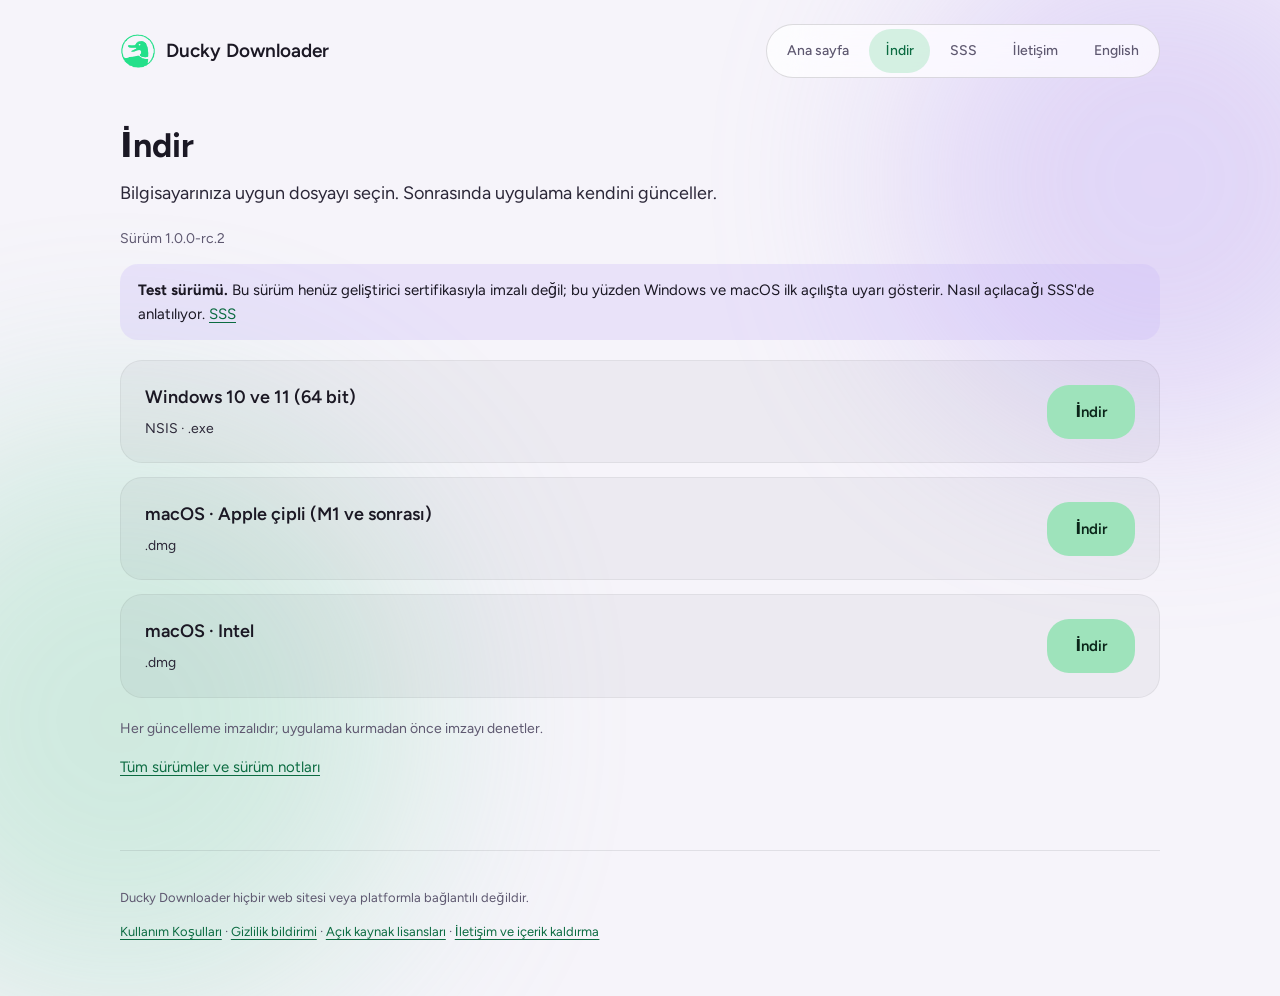
==== tr/download.html @ c1512281 "Update website" ====
<!doctype html>
<html lang="tr" data-theme="light">
<head>
<meta charset="utf-8">
<meta name="viewport" content="width=device-width, initial-scale=1">
<title>İndir · Ducky Downloader</title>
<meta name="description" content="Bağlantıyı yapıştırın, İndir'e basın. Ducky Downloader birçok siteden video ve sesi seçtiğiniz kalite ve biçimde bilgisayarınıza kaydeder.">
<meta http-equiv="Content-Security-Policy" content="default-src 'self'; img-src 'self'; style-src 'self'; font-src 'self'; script-src 'self'; base-uri 'none'; form-action 'none'">
<meta name="referrer" content="no-referrer">
<link rel="icon" href="../assets/logo.png">
<link rel="stylesheet" href="../assets/site.css">
<script src="../assets/theme.js"></script>
</head>
<body>
<a class="skip" href="#main">İçeriğe geç</a>
<div class="glow glow-lilac" aria-hidden="true"></div>
<div class="glow glow-mint" aria-hidden="true"></div>
<header class="header">
<a class="brand" href="index.html"><img src="../assets/logo.png" alt="" width="36" height="36"><span>Ducky Downloader</span></a>
<nav class="nav" aria-label="Ana sayfa"><a href="index.html">Ana sayfa</a><a href="download.html" aria-current="page">İndir</a><a href="faq.html">SSS</a><a href="contact.html">İletişim</a><a href="../en/download.html" lang="en" hreflang="en">English</a></nav>
</header>
<main id="main" class="main">
<h1>İndir</h1>
<p class="lead">Bilgisayarınıza uygun dosyayı seçin. Sonrasında uygulama kendini günceller.</p>
<p class="muted">Sürüm 1.0.0-rc.2</p>
<div class="notice" role="note"><strong>Test sürümü.</strong> Bu sürüm henüz geliştirici sertifikasıyla imzalı değil; bu yüzden Windows ve macOS ilk açılışta uyarı gösterir. Nasıl açılacağı SSS'de anlatılıyor. <a href="faq.html">SSS</a></div>
<ul class="downloads">
<li class="card download"><div><h2>Windows 10 ve 11 (64 bit)</h2><p class="muted">NSIS · .exe</p></div><a class="button primary" href="https://github.com/kindasadduck/ducky-downloader/releases/download/v1.0.0-rc.2/Ducky.Downloader_1.0.0-rc.2_x64-setup-unsigned.exe">İndir</a></li>
<li class="card download"><div><h2>macOS · Apple çipli (M1 ve sonrası)</h2><p class="muted">.dmg</p></div><a class="button primary" href="https://github.com/kindasadduck/ducky-downloader/releases/download/v1.0.0-rc.2/Ducky.Downloader_1.0.0-rc.2_aarch64-unsigned.dmg">İndir</a></li>
<li class="card download"><div><h2>macOS · Intel</h2><p class="muted">.dmg</p></div><a class="button primary" href="https://github.com/kindasadduck/ducky-downloader/releases/download/v1.0.0-rc.2/Ducky.Downloader_1.0.0-rc.2_x64-unsigned.dmg">İndir</a></li>
</ul>
<p class="muted">Her güncelleme imzalıdır; uygulama kurmadan önce imzayı denetler.</p>
<p><a href="https://github.com/kindasadduck/ducky-downloader/releases">Tüm sürümler ve sürüm notları</a></p>
</main>
<footer class="footer">
<p>Ducky Downloader hiçbir web sitesi veya platformla bağlantılı değildir.</p>
<p><a href="terms.html">Kullanım Koşulları</a> · <a href="privacy.html">Gizlilik bildirimi</a> · <a href="licenses.html">Açık kaynak lisansları</a> · <a href="contact.html">İletişim ve içerik kaldırma</a></p>
</footer>
</body>
</html>
---- assets/site.css ----
@font-face{font-family:'Figtree';font-style:normal;font-weight:400;font-display:swap;src:url(fonts/figtree-400.woff2) format('woff2')}
@font-face{font-family:'Figtree';font-style:normal;font-weight:500;font-display:swap;src:url(fonts/figtree-500.woff2) format('woff2')}
@font-face{font-family:'Figtree';font-style:normal;font-weight:600;font-display:swap;src:url(fonts/figtree-600.woff2) format('woff2')}
@font-face{font-family:'Figtree';font-style:normal;font-weight:700;font-display:swap;src:url(fonts/figtree-700.woff2) format('woff2')}
/*
 * Design tokens (Master Prompt section 10.2). The only source of colors.
 * Default theme is `system`: ThemeProvider resolves it and sets data-theme.
 */

:root[data-theme='dark'] {
  color-scheme: dark;
  --ground: #100f18;
  --text: #f2f0f9;
  --text-2: #e4e1ee;
  --muted: #b2aec0;
  --placeholder: #a19db1;
  --mint: #9ee3bb;
  --mint-hover: #beebcf;
  --lilac: #cbb8f7;
  --ink-on-mint: #0b2519;
  --ink-on-lilac: #251a3a;
  --danger: #f8a4a1;
  --warn: #eccd8c;
  --glow-lilac: #baa0f3;
  --glow-mint: #7ad4a5;
  --surface-1: rgba(255, 255, 255, 0.05);
  --surface-2: rgba(255, 255, 255, 0.06);
  --surface-3: rgba(255, 255, 255, 0.09);
  --border-1: rgba(255, 255, 255, 0.05);
  --border-2: rgba(255, 255, 255, 0.08);
  --border-3: rgba(255, 255, 255, 0.16);
  --track: rgba(255, 255, 255, 0.1);
  --mint-tint: rgba(158, 227, 187, 0.09);
  --mint-border: rgba(158, 227, 187, 0.34);
  --mint-chip: rgba(158, 227, 187, 0.14);
  --mint-active: rgba(158, 227, 187, 0.2);
  --lilac-tint: rgba(203, 184, 247, 0.14);
  --popover-bg: rgba(40, 38, 54, 0.66);
  --overlay-bg: rgba(16, 15, 24, 0.42);
  --shadow-rail: 0 20px 50px rgba(0, 0, 0, 0.35);
  --shadow-popover: 0 30px 70px rgba(0, 0, 0, 0.5);

  /* Aliases: mint/lilac used as text or icon color. Dark uses the accent itself. */
  --mint-text: var(--mint);
  --lilac-text: var(--lilac);
  --glow-lilac-opacity: 0.3;
  --glow-mint-opacity: 0.2;
}

:root[data-theme='light'] {
  color-scheme: light;
  --ground: #f6f4fa;
  --text: #1b1824;
  --text-2: #2b2738;
  --muted: #5e5870;
  --placeholder: #7a748c;
  --mint: #9ee3bb;
  --mint-hover: #86d6a8;
  --mint-text: #0b6b41;
  --lilac: #cbb8f7;
  --lilac-text: #5b2fc9;
  --ink-on-mint: #0b2519;
  --ink-on-lilac: #251a3a;
  --danger: #a12f2f;
  --warn: #7e5403;
  --glow-lilac: #baa0f3;
  --glow-mint: #7ad4a5;
  --surface-1: rgba(20, 16, 24, 0.04);
  --surface-2: rgba(20, 16, 24, 0.05);
  --surface-3: rgba(255, 255, 255, 0.72);
  --border-1: rgba(20, 16, 24, 0.06);
  --border-2: rgba(20, 16, 24, 0.09);
  --border-3: rgba(20, 16, 24, 0.14);
  --track: rgba(20, 16, 24, 0.1);
  --mint-tint: rgba(158, 227, 187, 0.22);
  --mint-border: rgba(11, 107, 65, 0.32);
  --mint-chip: rgba(158, 227, 187, 0.3);
  --mint-active: rgba(158, 227, 187, 0.42);
  --lilac-tint: rgba(203, 184, 247, 0.3);
  --popover-bg: rgba(255, 255, 255, 0.78);
  --overlay-bg: rgba(246, 244, 250, 0.5);
  --shadow-rail: 0 20px 50px rgba(46, 32, 74, 0.16);
  --shadow-popover: 0 30px 70px rgba(46, 32, 74, 0.22);

  --glow-lilac-opacity: 0.35;
  --glow-mint-opacity: 0.3;
}

/* Shape, type and motion (section 10.3 / 10.4). */
:root {
  --font: 'Figtree', 'Segoe UI', system-ui, sans-serif;

  --radius-rail: 30px;
  --radius-popover: 24px;
  --radius-card: 22px;
  --radius-group: 20px;
  --radius-row: 18px;
  --radius-small: 16px;
  --radius-inner: 14px;
  --radius-select: 12px;
  --radius-pill: 999px;

  --h-hero: 64px;
  --h-primary: 54px;
  --h-rail: 52px;
  --h-option: 44px;
  --h-inline: 40px;

  --fs-title: 22px;
  --fs-brand: 19px;
  --fs-input: 16px;
  --fs-body: 15px;
  --fs-label: 14px;
  --fs-caption: 13px;
  --fs-chip: 12px;

  --motion: 180ms ease-out;
}

@media (prefers-reduced-motion: reduce) {
  :root {
    --motion: 0ms linear;
  }
}

/* Website styles. Colors come only from the app's tokens (prepended at build). */
*,
*::before,
*::after {
  box-sizing: border-box;
}

body {
  margin: 0;
  min-height: 100vh;
  background: var(--ground);
  color: var(--text);
  font-family: var(--font);
  font-size: var(--fs-body);
  line-height: 1.6;
  overflow-x: hidden;
}

a {
  color: var(--mint-text);
  text-underline-offset: 3px;
}

a:focus-visible,
summary:focus-visible {
  outline: 2px solid var(--mint-text);
  outline-offset: 3px;
  border-radius: var(--radius-select);
}

.skip {
  position: absolute;
  left: -9999px;
}

.skip:focus {
  left: 16px;
  top: 16px;
  z-index: 10;
  padding: 8px 14px;
  background: var(--surface-3);
  border-radius: var(--radius-small);
}

.glow {
  position: fixed;
  z-index: -1;
  border-radius: 50%;
  pointer-events: none;
}

.glow-lilac {
  top: -80px;
  right: -140px;
  width: 520px;
  height: 520px;
  background: var(--glow-lilac);
  opacity: var(--glow-lilac-opacity, 0.3);
  filter: blur(96px);
}

.glow-mint {
  bottom: -120px;
  left: -180px;
  width: 600px;
  height: 600px;
  background: var(--glow-mint);
  opacity: var(--glow-mint-opacity, 0.2);
  filter: blur(110px);
}

.header,
.main,
.footer {
  width: min(1040px, 100% - 32px);
  margin: 0 auto;
}

.header {
  display: flex;
  flex-wrap: wrap;
  align-items: center;
  justify-content: space-between;
  gap: 12px;
  padding: 24px 0;
}

.brand {
  display: inline-flex;
  align-items: center;
  gap: 10px;
  min-height: var(--h-option);
  color: var(--text);
  font-size: var(--fs-brand);
  font-weight: 600;
  text-decoration: none;
}

.nav {
  display: flex;
  flex-wrap: wrap;
  gap: 4px;
  padding: 4px;
  background: var(--surface-3);
  border: 1px solid var(--border-3);
  border-radius: var(--radius-pill);
  backdrop-filter: blur(24px) saturate(150%);
}

.nav a {
  display: inline-flex;
  align-items: center;
  min-height: var(--h-option);
  padding: 0 16px;
  color: var(--muted);
  font-size: var(--fs-label);
  font-weight: 500;
  text-decoration: none;
  border-radius: var(--radius-pill);
}

.nav a[aria-current='page'] {
  background: var(--mint-active);
  color: var(--mint-text);
}

.main {
  padding: 24px 0 56px;
}

h1 {
  margin: 0 0 12px;
  font-size: 34px;
  font-weight: 700;
  line-height: 1.2;
}

h2 {
  margin: 0 0 6px;
  font-size: 18px;
  font-weight: 600;
}

.hero {
  max-width: 680px;
  padding: 32px 0 40px;
}

.hero h1 {
  font-size: 42px;
}

.lead {
  margin: 0 0 20px;
  color: var(--text-2);
  font-size: 18px;
}

.muted {
  color: var(--muted);
  font-size: var(--fs-label);
}

.button {
  display: inline-flex;
  align-items: center;
  justify-content: center;
  min-height: var(--h-primary);
  padding: 0 28px;
  border-radius: var(--radius-card);
  font-weight: 600;
  text-decoration: none;
}

.button.primary {
  background: var(--mint);
  color: var(--ink-on-mint);
}

.button.primary:hover {
  background: var(--mint-hover);
}

.card {
  padding: 22px 24px;
  background: var(--surface-1);
  border: 1px solid var(--border-1);
  border-radius: var(--radius-card);
}

.features {
  display: grid;
  grid-template-columns: repeat(auto-fill, minmax(280px, 1fr));
  gap: 14px;
  margin: 0 0 36px;
  padding: 0;
  list-style: none;
}

.features p,
.card p {
  margin: 0;
  color: var(--text-2);
}

.note {
  color: var(--muted);
  font-size: var(--fs-label);
}

.notice {
  margin: 0 0 20px;
  padding: 14px 18px;
  background: var(--lilac-tint);
  border-radius: var(--radius-row);
  color: var(--text);
}

.downloads {
  display: flex;
  flex-direction: column;
  gap: 14px;
  margin: 20px 0;
  padding: 0;
  list-style: none;
}

.download {
  display: flex;
  flex-wrap: wrap;
  align-items: center;
  justify-content: space-between;
  gap: 14px;
}

.faq {
  display: flex;
  flex-direction: column;
  gap: 10px;
}

.faq summary {
  display: flex;
  align-items: center;
  min-height: var(--h-option);
  cursor: pointer;
  font-weight: 600;
}

.faq details p {
  margin-top: 8px;
}

.legal {
  max-width: 760px;
}

.legal h2 {
  margin-top: 28px;
}

.notices {
  max-height: 70vh;
  overflow: auto;
  padding: 18px;
  background: var(--surface-2);
  border: 1px solid var(--border-2);
  border-radius: var(--radius-inner);
  font-family: var(--font);
  font-size: var(--fs-caption);
  white-space: pre-wrap;
  overflow-wrap: anywhere;
}

.footer {
  padding: 24px 0 40px;
  border-top: 1px solid var(--border-2);
  color: var(--muted);
  font-size: var(--fs-caption);
}

@media (max-width: 600px) {
  .nav {
    border-radius: var(--radius-rail);
  }

  h1,
  .hero h1 {
    font-size: 30px;
  }
}
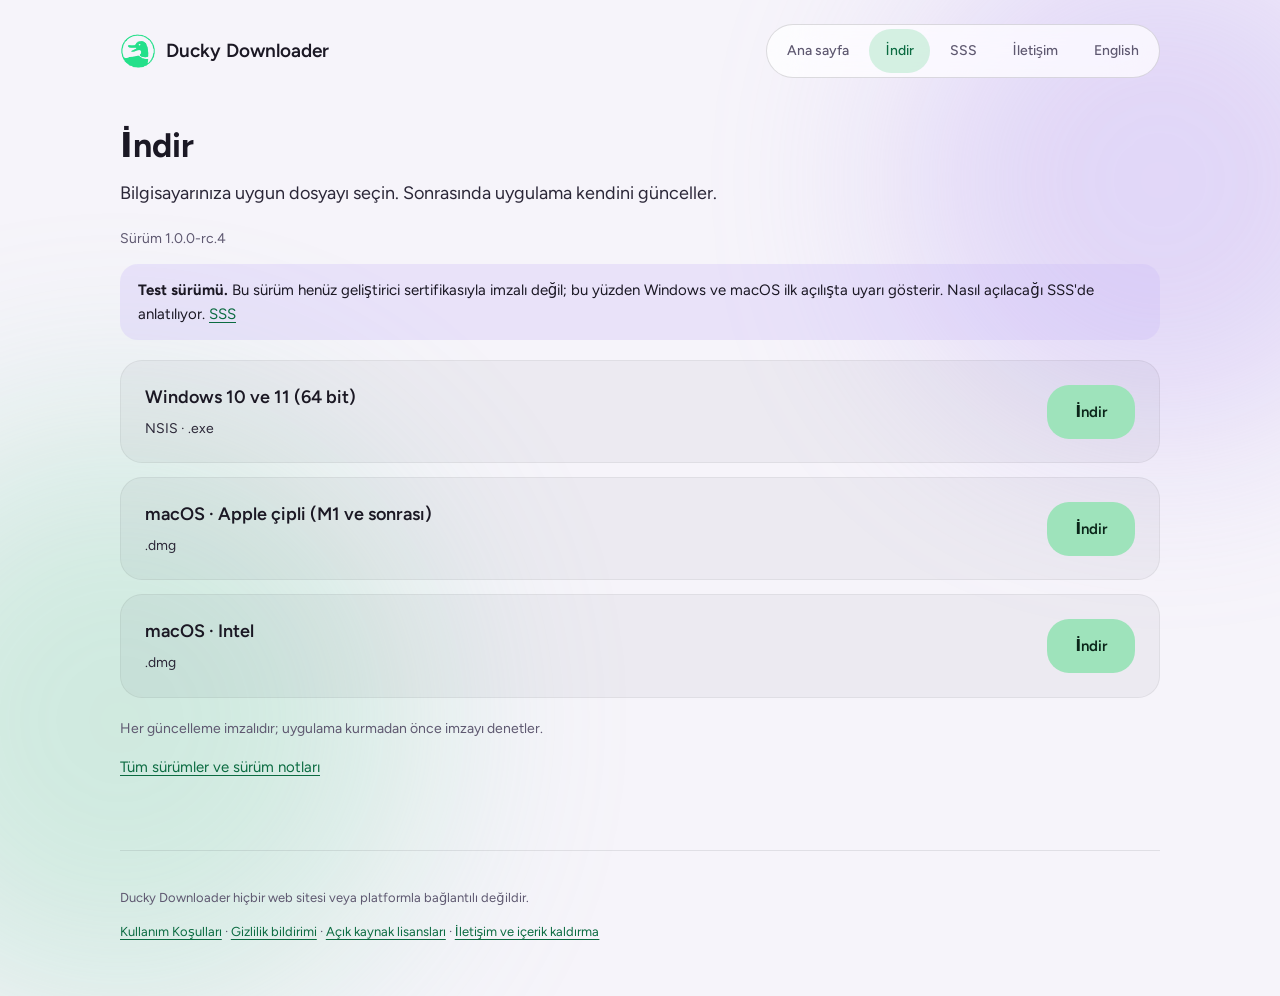
==== commit 60b8b879: "Update website" ====
--- a/tr/download.html
+++ b/tr/download.html
@@ -22,12 +22,12 @@
 <main id="main" class="main">
 <h1>İndir</h1>
 <p class="lead">Bilgisayarınıza uygun dosyayı seçin. Sonrasında uygulama kendini günceller.</p>
-<p class="muted">Sürüm 1.0.0-rc.2</p>
+<p class="muted">Sürüm 1.0.0-rc.4</p>
 <div class="notice" role="note"><strong>Test sürümü.</strong> Bu sürüm henüz geliştirici sertifikasıyla imzalı değil; bu yüzden Windows ve macOS ilk açılışta uyarı gösterir. Nasıl açılacağı SSS'de anlatılıyor. <a href="faq.html">SSS</a></div>
 <ul class="downloads">
-<li class="card download"><div><h2>Windows 10 ve 11 (64 bit)</h2><p class="muted">NSIS · .exe</p></div><a class="button primary" href="https://github.com/kindasadduck/ducky-downloader/releases/download/v1.0.0-rc.2/Ducky.Downloader_1.0.0-rc.2_x64-setup-unsigned.exe">İndir</a></li>
-<li class="card download"><div><h2>macOS · Apple çipli (M1 ve sonrası)</h2><p class="muted">.dmg</p></div><a class="button primary" href="https://github.com/kindasadduck/ducky-downloader/releases/download/v1.0.0-rc.2/Ducky.Downloader_1.0.0-rc.2_aarch64-unsigned.dmg">İndir</a></li>
-<li class="card download"><div><h2>macOS · Intel</h2><p class="muted">.dmg</p></div><a class="button primary" href="https://github.com/kindasadduck/ducky-downloader/releases/download/v1.0.0-rc.2/Ducky.Downloader_1.0.0-rc.2_x64-unsigned.dmg">İndir</a></li>
+<li class="card download"><div><h2>Windows 10 ve 11 (64 bit)</h2><p class="muted">NSIS · .exe</p></div><a class="button primary" href="https://github.com/kindasadduck/ducky-downloader/releases/download/v1.0.0-rc.4/Ducky.Downloader_1.0.0-rc.4_x64-setup-unsigned.exe">İndir</a></li>
+<li class="card download"><div><h2>macOS · Apple çipli (M1 ve sonrası)</h2><p class="muted">.dmg</p></div><a class="button primary" href="https://github.com/kindasadduck/ducky-downloader/releases/download/v1.0.0-rc.4/Ducky.Downloader_1.0.0-rc.4_aarch64-unsigned.dmg">İndir</a></li>
+<li class="card download"><div><h2>macOS · Intel</h2><p class="muted">.dmg</p></div><a class="button primary" href="https://github.com/kindasadduck/ducky-downloader/releases/download/v1.0.0-rc.4/Ducky.Downloader_1.0.0-rc.4_x64-unsigned.dmg">İndir</a></li>
 </ul>
 <p class="muted">Her güncelleme imzalıdır; uygulama kurmadan önce imzayı denetler.</p>
 <p><a href="https://github.com/kindasadduck/ducky-downloader/releases">Tüm sürümler ve sürüm notları</a></p>
